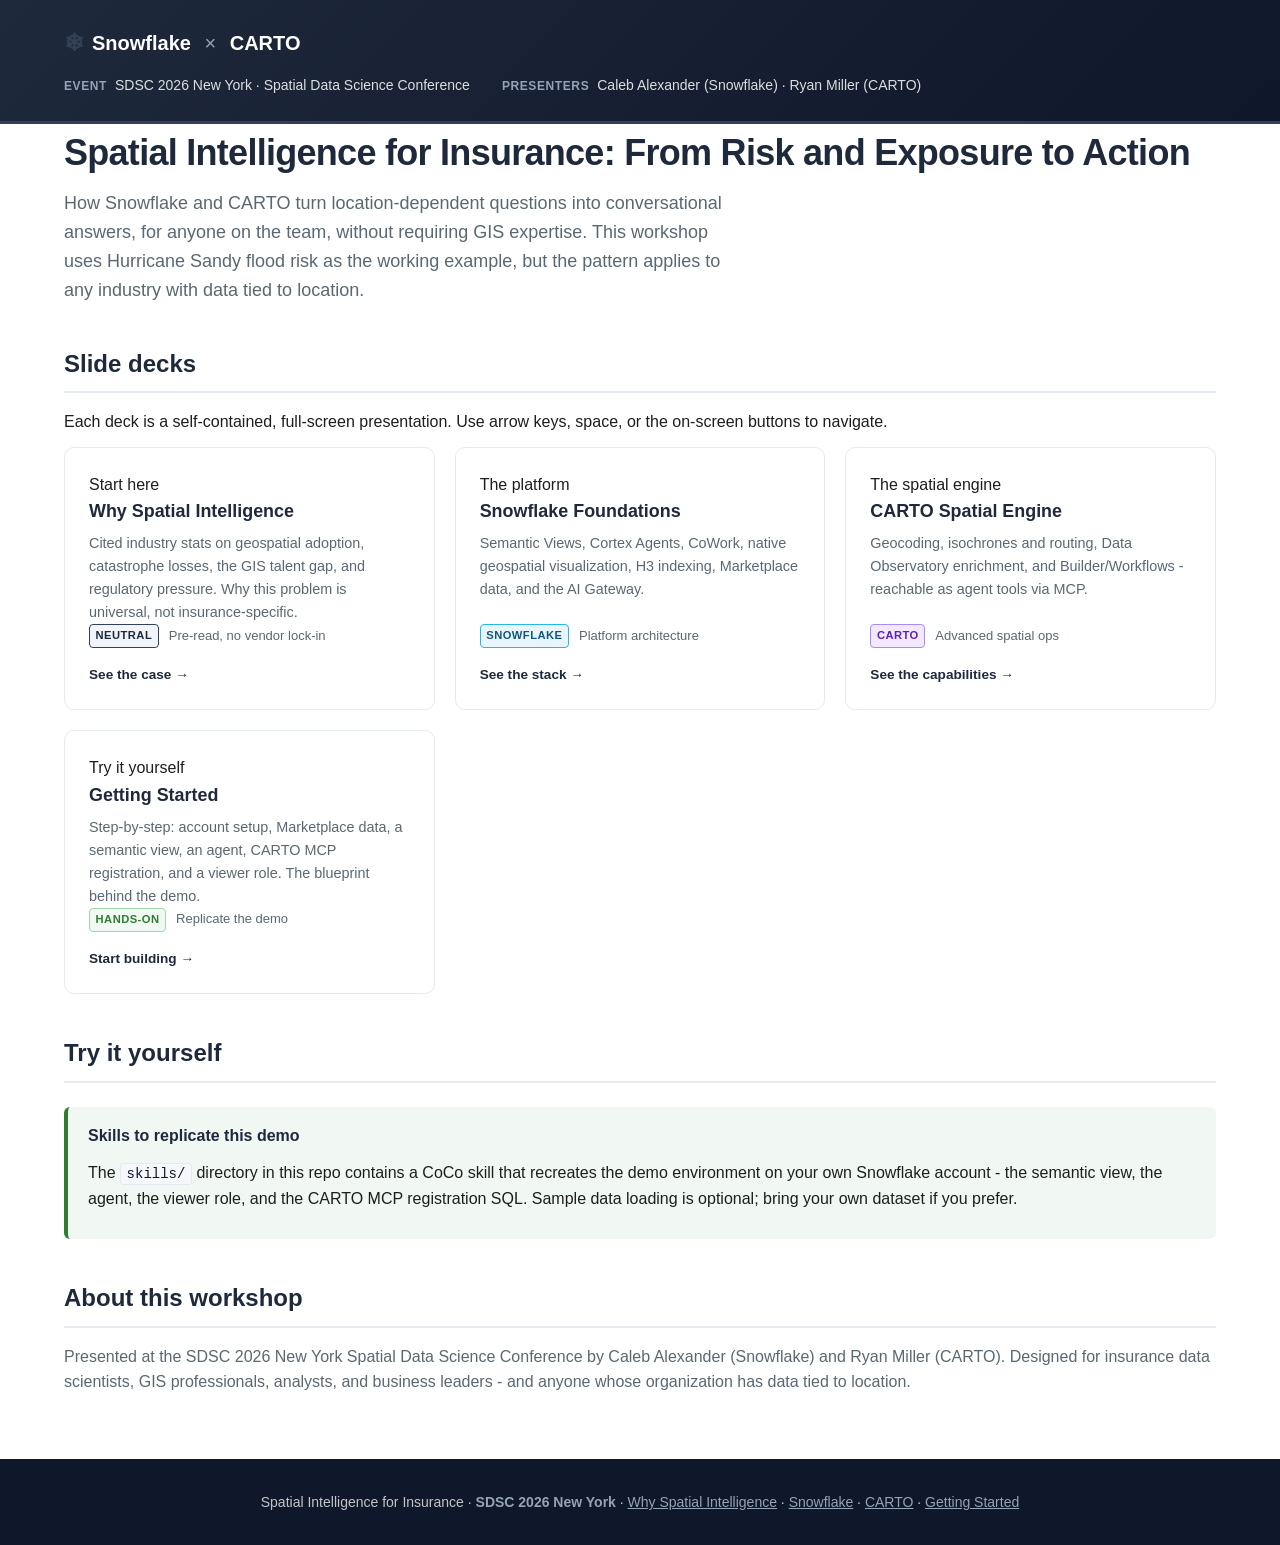
==== go-further/presentations/index.html @ fd98318c "SDSC 2026 workshop: Spatial Intelligence for Insurance" ====
<!DOCTYPE html>
<html lang="en">
<head>
<meta charset="UTF-8" />
<meta name="viewport" content="width=device-width, initial-scale=1.0" />
<meta name="snowflake-source" content="cortex-agent-authored" />
<title>Spatial Intelligence for Insurance</title>
<script type="application/json" id="snowflake-report-metadata">
{
  "generated": "2026-09-28",
  "intent": "SDSC 2026 New York workshop hub - public-facing resources for Spatial Intelligence for Insurance",
  "sections": [
    { "id": "decks", "title": "Slide decks", "producerNotes": "Static content" },
    { "id": "skills", "title": "Try it yourself", "producerNotes": "Static content" }
  ]
}
</script>
<link rel="stylesheet" href="assets/base.css" />
<link rel="stylesheet" href="assets/doc.css" />
</head>
<body>

<header class="site-header">
  <div class="container">
    <div class="brand">
      <span class="brand-mark">&#10052;</span>
      <span class="brand-text">Snowflake <span class="divider">&times;</span> CARTO</span>
    </div>
    <div class="meta">
      <span><span class="meta-label">Event</span>SDSC 2026 New York &middot; Spatial Data Science Conference</span>
      <span><span class="meta-label">Presenters</span>Caleb Alexander (Snowflake) &middot; Ryan Miller (CARTO)</span>
    </div>
  </div>
</header>

<main class="container">
  <h1>Spatial Intelligence for Insurance: From Risk and Exposure to Action</h1>
  <p class="lead">How Snowflake and CARTO turn location-dependent questions into conversational answers, for anyone on the team, without requiring GIS expertise. This workshop uses Hurricane Sandy flood risk as the working example, but the pattern applies to any industry with data tied to location.</p>

  <h2>Slide decks</h2>
  <p>Each deck is a self-contained, full-screen presentation. Use arrow keys, space, or the on-screen buttons to navigate.</p>

  <div class="card-grid">
    <a class="card is-link" href="why-spatial/index.html">
      <div class="card-eyebrow">Start here</div>
      <div class="card-title">Why Spatial Intelligence</div>
      <div class="card-desc">Cited industry stats on geospatial adoption, catastrophe losses, the GIS talent gap, and regulatory pressure. Why this problem is universal, not insurance-specific.</div>
      <div class="card-meta"><span class="tag tag-new">Neutral</span><span>Pre-read, no vendor lock-in</span></div>
      <div class="card-cta">See the case <span class="arrow">&rarr;</span></div>
    </a>
    <a class="card is-link theme-snowflake" href="snowflake-foundations/index.html">
      <div class="card-eyebrow">The platform</div>
      <div class="card-title">Snowflake Foundations</div>
      <div class="card-desc">Semantic Views, Cortex Agents, CoWork, native geospatial visualization, H3 indexing, Marketplace data, and the AI Gateway.</div>
      <div class="card-meta"><span class="tag tag-snowflake">Snowflake</span><span>Platform architecture</span></div>
      <div class="card-cta">See the stack <span class="arrow">&rarr;</span></div>
    </a>
    <a class="card is-link theme-carto" href="carto-engine/index.html">
      <div class="card-eyebrow">The spatial engine</div>
      <div class="card-title">CARTO Spatial Engine</div>
      <div class="card-desc">Geocoding, isochrones and routing, Data Observatory enrichment, and Builder/Workflows - reachable as agent tools via MCP.</div>
      <div class="card-meta"><span class="tag tag-carto">CARTO</span><span>Advanced spatial ops</span></div>
      <div class="card-cta">See the capabilities <span class="arrow">&rarr;</span></div>
    </a>
    <a class="card is-link" href="getting-started/index.html">
      <div class="card-eyebrow">Try it yourself</div>
      <div class="card-title">Getting Started</div>
      <div class="card-desc">Step-by-step: account setup, Marketplace data, a semantic view, an agent, CARTO MCP registration, and a viewer role. The blueprint behind the demo.</div>
      <div class="card-meta"><span class="tag tag-oob">Hands-on</span><span>Replicate the demo</span></div>
      <div class="card-cta">Start building <span class="arrow">&rarr;</span></div>
    </a>
  </div>

  <h2>Try it yourself</h2>
  <div class="callout callout-key">
    <h4>Skills to replicate this demo</h4>
    <p>The <code>skills/</code> directory in this repo contains a CoCo skill that recreates the demo environment on your own Snowflake account - the semantic view, the agent, the viewer role, and the CARTO MCP registration SQL. Sample data loading is optional; bring your own dataset if you prefer.</p>
  </div>

  <h2>About this workshop</h2>
  <p class="muted">Presented at the SDSC 2026 New York Spatial Data Science Conference by Caleb Alexander (Snowflake) and Ryan Miller (CARTO). Designed for insurance data scientists, GIS professionals, analysts, and business leaders - and anyone whose organization has data tied to location.</p>

</main>

<footer class="site-footer">
  <div class="container">
    <p>Spatial Intelligence for Insurance &middot; <strong>SDSC 2026 New York</strong> &middot; <a href="why-spatial/index.html">Why Spatial Intelligence</a> &middot; <a href="snowflake-foundations/index.html">Snowflake</a> &middot; <a href="carto-engine/index.html">CARTO</a> &middot; <a href="getting-started/index.html">Getting Started</a></p>
  </div>
</footer>

</body>
</html>
---- go-further/presentations/assets/base.css ----
/* ==========================================================================
   base.css — design tokens and shared primitives
   Neutral default palette (graphite/slate). Vendor themes (snowflake-theme.css,
   carto-theme.css) load after this file and override the --accent-* tokens,
   so every structural rule below stays theme-agnostic.
   Every page loads this first.
   ========================================================================== */

:root {
  --accent: #334155;
  --accent-deep: #1E293B;
  --accent-darker: #0F172A;
  --accent-cyan: #94A3B8;
  --accent-pale: #F1F5F9;
  --accent-warm: #B07A2A;
  --accent-warm-deep: #8A5E1F;
  --bg: #FFFFFF;
  --bg-alt: #F7F9FB;
  --bg-code: #F5F7FA;
  --text: #1E1E1E;
  --text-muted: #5A6872;
  --border: #E5EAF0;
  --border-strong: #CFD7E0;
  --success: #2E7D32;
  --warning: #E65100;
  --warning-pale: #FFF7ED;
  --error: #C62828;
  --radius: 6px;
  --radius-lg: 10px;
  --shadow-sm: 0 1px 2px rgba(15, 23, 42, 0.06);
  --shadow-md: 0 4px 12px rgba(15, 23, 42, 0.08);
  --font-sans: -apple-system, BlinkMacSystemFont, "Segoe UI", Roboto, Helvetica, Arial, sans-serif;
  --font-mono: "SF Mono", Menlo, Consolas, "Courier New", monospace;
}

/* --- reset ---------------------------------------------------------------- */

* { box-sizing: border-box; }
html { scroll-behavior: smooth; -webkit-text-size-adjust: 100%; }
body {
  margin: 0;
  font-family: var(--font-sans);
  font-size: 16px;
  line-height: 1.6;
  color: var(--text);
  background: var(--bg);
  -webkit-font-smoothing: antialiased;
}

/* --- layout -------------------------------------------------------------- */

.container { max-width: 1200px; margin: 0 auto; padding: 0 1.5rem; }

/* --- typography ---------------------------------------------------------- */

h1 { font-size: 2.25rem; font-weight: 700; color: var(--accent-deep); margin: 0 0 0.5rem; letter-spacing: -0.02em; }
h2 { font-size: 1.5rem; font-weight: 600; color: var(--accent-deep); margin: 2.5rem 0 1rem; padding-bottom: 0.5rem; border-bottom: 2px solid var(--border); }
h3 { font-size: 1.15rem; font-weight: 600; color: var(--text); margin: 1.75rem 0 0.75rem; }
h4 { font-size: 1rem; font-weight: 600; margin: 1rem 0 0.5rem; color: var(--text); }
h2 .tag, h3 .tag, h4 .tag { margin-left: 0.5rem; }
.lead { font-size: 1.125rem; color: var(--text-muted); margin: 0 0 2rem; max-width: 68ch; }
p { margin: 0.75rem 0; }
ul, ol { margin: 0.75rem 0; padding-left: 1.35rem; }
li { margin-bottom: 0.4rem; }
code { font-family: var(--font-mono); font-size: 0.875em; background: var(--bg-code); padding: 0.15em 0.4em; border-radius: 3px; color: var(--accent-darker); border: 1px solid var(--border); }
.muted { color: var(--text-muted); }

/* --- site chrome --------------------------------------------------------- */

.site-header {
  background: linear-gradient(135deg, var(--accent-deep) 0%, var(--accent-darker) 100%);
  color: white;
  padding: 1.5rem 0;
  border-bottom: 3px solid var(--accent);
}
/* Back link to the site index. Sits above the brand on every doc page.
   Solid accent chip so it reads clearly against the dark header gradient. */
.home-link {
  display: inline-flex;
  align-items: center;
  gap: 0.45rem;
  margin-bottom: 1rem;
  padding: 0.42rem 0.95rem 0.42rem 0.8rem;
  border: 1px solid var(--accent-cyan);
  border-radius: 999px;
  background: var(--accent-cyan);
  color: var(--accent-darker);
  font-size: 0.85rem;
  font-weight: 700;
  letter-spacing: 0.02em;
  text-decoration: none;
  box-shadow: 0 1px 6px rgba(0, 0, 0, 0.18);
  transition: background 0.15s ease, box-shadow 0.15s ease, transform 0.15s ease;
}
.home-link:hover {
  background: #fff;
  border-color: #fff;
  color: var(--accent-darker);
  box-shadow: 0 2px 10px rgba(0, 0, 0, 0.26);
}
.home-link:focus-visible { outline: 3px solid #fff; outline-offset: 2px; }
.home-link .home-arrow { font-size: 1rem; line-height: 1; transition: transform 0.15s ease; }
.home-link:hover .home-arrow { transform: translateX(-3px); }

.brand { display: flex; align-items: center; gap: 0.5rem; font-size: 1.25rem; font-weight: 600; margin-bottom: 0.75rem; }
.brand-mark { font-size: 1.5rem; color: var(--accent); }
.brand-text .divider { color: var(--accent-cyan); margin: 0 0.5rem; font-weight: 300; }
.meta { display: flex; flex-wrap: wrap; gap: 0.25rem 2rem; font-size: 0.875rem; color: rgba(255, 255, 255, 0.85); }
.meta-label { color: var(--accent-cyan); font-weight: 600; margin-right: 0.5rem; text-transform: uppercase; font-size: 0.75rem; letter-spacing: 0.05em; }

.site-footer { background: var(--accent-darker); color: rgba(255, 255, 255, 0.75); padding: 1.25rem 0; margin-top: 4rem; font-size: 0.875rem; text-align: center; }
.site-footer strong { color: var(--accent-cyan); }
.site-footer a { color: var(--accent-cyan); }

/* --- status tags ---------------------------------------------------------
   Label any capability that is not generally available with its real status.
   ------------------------------------------------------------------------- */

.tag { display: inline-block; font-size: 0.7rem; font-weight: 700; padding: 0.15em 0.5em; border-radius: 4px; text-transform: uppercase; letter-spacing: 0.04em; vertical-align: middle; }
.tag-new { background: var(--accent-pale); color: var(--accent-deep); border: 1px solid var(--accent); }
.tag-oob { background: #F1F8F4; color: var(--success); border: 1px solid #A5D6A7; }
.tag-custom { background: #FFF7ED; color: var(--warning); border: 1px solid #FBBF24; }
.tag-confirm { background: #FEF2F2; color: var(--error); border: 1px solid #FCA5A5; }
.tag-soon { background: #EEF1F4; color: #5A6872; border: 1px solid var(--border-strong); }
.tag-research { background: #F3E8FF; color: #6B21A8; border: 1px solid #D8B4FE; }
.tag-snowflake { background: #E8F6FC; color: #11567F; border: 1px solid #29B5E8; }
.tag-carto { background: #F3E8FF; color: #5B21B6; border: 1px solid #A78BFA; }

/* --- cards ---------------------------------------------------------------
   Shared card grid used by the landing page and by doc hub pages.
   Two content styles are supported: `h2` + `p` (landing), or
   `.card-title` + `.card-desc` (deck hubs).
   ------------------------------------------------------------------------- */

.card-grid { display: grid; grid-template-columns: repeat(auto-fill, minmax(320px, 1fr)); gap: 20px; }
.card-grid.cols-2 { grid-template-columns: repeat(2, 1fr); }

.card {
  display: flex;
  flex-direction: column;
  background: var(--bg);
  border: 1px solid var(--border);
  border-radius: var(--radius-lg);
  padding: 24px;
  text-decoration: none;
  color: inherit;
  transition: border-color 0.15s ease, box-shadow 0.15s ease, transform 0.15s ease;
}
.card:hover {
  border-color: var(--accent);
  box-shadow: var(--shadow-md);
  transform: translateY(-2px);
}
.card.theme-snowflake:hover { border-color: #29B5E8; }
.card.theme-carto:hover { border-color: #7C3AED; }
.card-icon {
  width: 40px;
  height: 40px;
  border-radius: 9px;
  background: var(--accent-pale);
  display: flex;
  align-items: center;
  justify-content: center;
  margin-bottom: 16px;
}
.card h2 {
  margin: 0 0 8px;
  padding: 0;
  border: none;
  font-size: 1.125rem;
  font-weight: 640;
  letter-spacing: -0.01em;
  color: var(--accent-deep);
}
.card p { margin: 0 0 18px; font-size: 0.9375rem; color: var(--text-muted); }
.card-title { font-size: 1.12rem; font-weight: 700; color: var(--accent-deep); margin-bottom: 0.4rem; }
.card-desc { font-size: 0.9rem; color: var(--text-muted); flex-grow: 1; }
.card-meta {
  margin-top: auto;
  display: flex;
  align-items: center;
  gap: 10px;
  flex-wrap: wrap;
  font-size: 0.8125rem;
  color: var(--text-muted);
}
.card-cta { margin-top: 1rem; font-size: 0.85rem; font-weight: 600; color: var(--accent-deep); }
.card-cta span { transition: margin-left 0.15s ease; margin-left: 4px; }
.card:hover .card-cta span { margin-left: 8px; }
.card-cta .arrow { display: inline-block; margin-left: 0; transition: transform 0.15s ease; }
.card:hover .card-cta .arrow { transform: translateX(4px); }
.card.is-link:hover { transform: translateY(-3px); box-shadow: var(--shadow-md); border-left-color: var(--accent-deep); }

/* --- inline emphasis link ------------------------------------------------ */

a.inline { color: var(--accent-deep); font-weight: 600; }

/* --- responsive ---------------------------------------------------------- */

@media (max-width: 900px) { h1 { font-size: 1.75rem; } }
@media (max-width: 720px) { .card-grid.cols-2 { grid-template-columns: 1fr; } }
@media (max-width: 600px) { .container { padding: 0 1rem; } }
@media print { body { font-size: 12px; } .home-link { display: none; } }
---- go-further/presentations/assets/doc.css ----
/* ==========================================================================
   doc.css — components for tabbed documentation pages
   Tab and subtab navigation, the cross-section bar, data tables, callouts,
   metric tiles, legends, learn-more link rails, print rules.
   Load after base.css. Pair with doc.js for the tab behavior.
   ========================================================================== */

/* --- sticky bar offset ---------------------------------------------------
   A multi-part document puts a .section-bar above the tab strip, and both
   are sticky, so the strip has to clear the bar or the two overlap. Docs
   with a bar opt in with class="has-section-bar" on <body>; every other
   page keeps the default 0px and needs no change.
   ------------------------------------------------------------------------- */

:root { --section-bar-h: 0px; }
body.has-section-bar { --section-bar-h: 49px; }

/* --- primary tabs --------------------------------------------------------
   The nav container is populated by doc.js from the panels' data attributes.
   ------------------------------------------------------------------------- */

.tab-nav { position: sticky; top: var(--section-bar-h); background: var(--bg); border-bottom: 1px solid var(--border); z-index: 100; box-shadow: var(--shadow-sm); }
.tab-nav .container { display: flex; gap: 0; overflow-x: auto; -webkit-overflow-scrolling: touch; scrollbar-width: thin; scrollbar-color: var(--border-strong) transparent; }
.tab-nav .container::-webkit-scrollbar { height: 5px; }
.tab-nav .container::-webkit-scrollbar-track { background: transparent; }
.tab-nav .container::-webkit-scrollbar-thumb { background: var(--border-strong); border-radius: 999px; }
.tab-nav .container:hover::-webkit-scrollbar-thumb { background: var(--accent); }

.tab-btn { background: transparent; border: none; padding: 1rem 1.5rem; font-family: inherit; font-size: 0.95rem; font-weight: 500; color: var(--text-muted); cursor: pointer; border-bottom: 3px solid transparent; transition: all 0.15s ease; white-space: nowrap; }
.tab-btn:hover { color: var(--accent-deep); background: var(--bg-alt); }
.tab-btn.is-active { color: var(--accent-deep); border-bottom-color: var(--accent); font-weight: 600; }

.tab-panel { display: none; padding: 2.5rem 0 4rem; animation: fadeIn 0.2s ease; }
.tab-panel.is-active { display: block; }

@keyframes fadeIn { from { opacity: 0; transform: translateY(4px); } to { opacity: 1; transform: translateY(0); } }

/* --- subtabs -------------------------------------------------------------
   Scoped to the nearest .subtabs ancestor, so a page can nest several sets.
   ------------------------------------------------------------------------- */

.subtab-nav { display: flex; gap: 0.5rem; flex-wrap: wrap; margin: 1.5rem 0 2rem; }
.subtab-btn { background: var(--bg-alt); border: 1px solid var(--border-strong); color: var(--text-muted); padding: 0.5rem 1.1rem; font-family: inherit; font-size: 0.9rem; font-weight: 600; border-radius: 999px; cursor: pointer; transition: all 0.15s ease; white-space: nowrap; }
.subtab-btn:hover { color: var(--accent-deep); border-color: var(--accent); background: var(--accent-pale); }
.subtab-btn.is-active { background: var(--accent-deep); color: #fff; border-color: var(--accent-deep); }
.subtab-panel { display: none; animation: fadeIn 0.2s ease; }
.subtab-panel.is-active { display: block; }
.subtab-panel > h2:first-child { margin-top: 0; }

/* --- section switcher ----------------------------------------------------
   Links across the section pages of a multi-part document. A light bar that
   sits BELOW the dark site header, not inside it, and sticks to the top of
   the viewport.

   The tab strip is sticky too, so it has to clear this bar. Its height is
   pinned by --section-bar-h at the top of this file, and the bar is kept to
   a single line at every width (nowrap + horizontal scroll) so that value
   cannot drift when pills would otherwise wrap.
   ------------------------------------------------------------------------- */

.section-bar {
  position: sticky;
  top: 0;
  z-index: 101;                 /* above .tab-nav, which is 100 */
  background: var(--bg);
  border-bottom: 1px solid var(--border);
  box-shadow: var(--shadow-sm);
}
.section-bar .container {
  display: flex;
  align-items: center;
  gap: 0.4rem;
  min-height: 48px;             /* + 1px border = --section-bar-h */
  overflow-x: auto;
  scrollbar-width: none;
}
.section-bar .container::-webkit-scrollbar { display: none; }

.section-bar a,
.section-bar .cur {
  flex: 0 0 auto;
  white-space: nowrap;
  font-size: 0.85rem;
  font-weight: 600;
  padding: 0.36rem 0.85rem;
  border: 1px solid transparent;
  border-radius: 999px;
  text-decoration: none;
  transition: background 0.15s ease, color 0.15s ease, border-color 0.15s ease;
}
.section-bar a { color: var(--text-muted); }
.section-bar a:hover {
  color: var(--accent-deep);
  background: var(--accent-pale);
  border-color: var(--accent);
}
.section-bar a:focus-visible { outline: 2px solid var(--accent); outline-offset: 1px; }
.section-bar .cur {
  background: var(--accent-deep);
  color: #fff;
  border-color: var(--accent-deep);
}

/* "Overview" is the parent chooser, not a sibling section, so it gets an
   arrow and a divider to set it apart from the section pills. */
.section-bar .up { margin-right: 0.5rem; }
.section-bar .up::before { content: '\2190'; margin-right: 0.4rem; }
.section-bar .up-sep {
  flex: 0 0 auto;
  width: 1px;
  align-self: stretch;
  margin: 0.6rem 0.6rem 0.6rem 0;
  background: var(--border);
}

/* --- metric tiles -------------------------------------------------------- */

.metric-grid { display: grid; grid-template-columns: repeat(auto-fit, minmax(220px, 1fr)); gap: 1rem; margin: 1.5rem 0 2rem; }
.metric-tile { background: linear-gradient(135deg, var(--accent-pale) 0%, #FFFFFF 100%); border: 1px solid var(--border); border-left: 4px solid var(--accent); border-radius: var(--radius); padding: 1.25rem; box-shadow: var(--shadow-sm); }
.metric-value { font-size: 1.5rem; font-weight: 700; color: var(--accent-deep); line-height: 1.2; margin-bottom: 0.25rem; }
.metric-label { font-size: 0.875rem; color: var(--text-muted); }
.metric-sublabel { font-size: 0.8rem; color: var(--text-muted); margin-top: 0.25rem; }

/* --- tables -------------------------------------------------------------- */

.data-table { width: 100%; border-collapse: collapse; margin: 1rem 0; font-size: 0.925rem; background: var(--bg); border: 1px solid var(--border); border-radius: var(--radius); overflow: hidden; box-shadow: var(--shadow-sm); }
.data-table th { background: var(--accent-deep); color: white; text-align: left; padding: 0.75rem 1rem; font-weight: 600; font-size: 0.875rem; text-transform: uppercase; letter-spacing: 0.03em; }
.data-table td { padding: 0.75rem 1rem; border-bottom: 1px solid var(--border); vertical-align: top; }
.data-table tr:last-child td { border-bottom: none; }
.data-table tr:nth-child(even) td { background: var(--bg-alt); }
.data-table.compact { font-size: 0.875rem; }
.data-table.compact td, .data-table.compact th { padding: 0.5rem 0.75rem; }
.data-table .area-cell { font-weight: 600; color: var(--accent-deep); white-space: nowrap; }

/* Comparison variant: a row-label column down the left, and one column
   highlighted as the recommended or default choice. The zebra rule above is
   more specific than a bare td.hl, so the even-row case is spelled out. */
.data-table tbody th { background: var(--bg); color: var(--accent-deep); font-weight: 600; font-size: inherit; text-transform: none; letter-spacing: 0; white-space: nowrap; border-bottom: 1px solid var(--border); }
.data-table tr:nth-child(even) th { background: var(--bg-alt); }
.data-table thead th.hl { background: var(--accent-darker); }
.data-table td.hl,
.data-table tr:nth-child(even) td.hl { background: var(--accent-pale); font-weight: 600; }

/* Wrapper for a table too wide to fit, so the page itself never scrolls. */
.table-scroll { overflow-x: auto; margin: 1rem 0; }
.table-scroll .data-table { margin: 0; min-width: 640px; }

/* --- pipeline diagram ----------------------------------------------------
   Source to destination strip: bordered nodes separated by arrows, built
   from flex so it wraps on narrow screens. Node accent marks its role.
   ------------------------------------------------------------------------- */

.pipeline { display: flex; align-items: stretch; gap: 0.5rem; flex-wrap: wrap; margin: 1.25rem 0; }
.pnode { flex: 1; min-width: 155px; background: var(--bg); border: 1px solid var(--border); border-left: 4px solid var(--accent); border-radius: var(--radius); padding: 1rem; box-shadow: var(--shadow-sm); }
.pnode.pn-src { border-left-color: var(--accent-deep); }
.pnode.pn-dest { border-left-color: var(--success); }
.pnode.pn-cheap { border-left-color: var(--success); }
.pnode.pn-cost { border-left-color: var(--warning); }
.pn-t { font-weight: 700; color: var(--accent-deep); font-size: 0.95rem; }
.pn-s { font-size: 0.8rem; color: var(--text-muted); margin-top: 0.25rem; }
.parrow { align-self: center; color: var(--text-muted); font-size: 1.25rem; text-align: center; }
.parrow span { display: block; font-size: 0.62rem; text-transform: uppercase; letter-spacing: 0.04em; }

/* --- numbered steps ------------------------------------------------------ */

.step-grid { display: grid; grid-template-columns: repeat(auto-fit, minmax(240px, 1fr)); gap: 1.1rem; margin: 1.25rem 0; }
.step-card { background: var(--bg); border: 1px solid var(--border); border-radius: var(--radius-lg); padding: 1.25rem; box-shadow: var(--shadow-sm); }
.step-num { display: inline-flex; align-items: center; justify-content: center; width: 1.7rem; height: 1.7rem; background: var(--accent-deep); color: #fff; border-radius: 50%; font-size: 0.85rem; font-weight: 700; margin-bottom: 0.6rem; }
.step-card h3 { margin: 0 0 0.3rem; }
.step-card p { margin: 0; font-size: 0.88rem; color: var(--text-muted); }
.step-card p + p { margin-top: 0.5rem; }


/* --- callouts ------------------------------------------------------------ */

.callout { border-radius: var(--radius); padding: 1rem 1.25rem; margin: 1.5rem 0; border-left: 4px solid var(--accent); background: var(--accent-pale); }
.callout h4 { margin-top: 0; color: var(--accent-deep); }
.callout.callout-info { border-left-color: var(--accent); background: var(--accent-pale); }
.callout.callout-warn { border-left-color: #F59E0B; background: #FFFBEB; }
.callout.callout-key { border-left-color: var(--success); background: #F1F8F4; }
.callout.callout-spotlight { border-left-color: var(--accent); background: linear-gradient(135deg, var(--accent-deep) 0%, var(--accent-darker) 100%); color: #EAF6FC; }
.callout.callout-spotlight h4 { color: #FFFFFF; }
.callout.callout-spotlight a { color: var(--accent); }
.callout ol, .callout ul { margin: 0.5rem 0; padding-left: 1.25rem; }
.callout li { margin-bottom: 0.5rem; }

/* --- code blocks ---------------------------------------------------------
   Dark block with two hand-applied highlight spans. There is no syntax
   highlighter here on purpose: mark comments with <span class="cmt"> and
   keywords with <span class="kw">.
   ------------------------------------------------------------------------- */

pre {
  background: var(--accent-darker);
  color: var(--accent-pale);
  border-radius: var(--radius);
  padding: 1rem 1.15rem;
  overflow-x: auto;
  font-family: var(--font-mono);
  font-size: 0.83rem;
  line-height: 1.55;
  margin: 0.75rem 0;
}
pre code { background: none; color: inherit; padding: 0; border: none; }
pre .cmt { color: var(--accent-cyan); }
pre .kw { color: #FFD27F; font-weight: 600; }

/* --- two column ---------------------------------------------------------- */

.two-col { display: grid; grid-template-columns: 1fr 1fr; gap: 1.25rem; margin: 1.5rem 0; align-items: stretch; }
.two-col .callout { margin: 0; height: 100%; }

/* --- legend -------------------------------------------------------------- */

.legend { display: flex; flex-wrap: wrap; gap: 0.75rem 1.5rem; margin: 1rem 0; }
.legend-item { display: inline-flex; align-items: center; gap: 0.5rem; font-size: 0.875rem; }
.legend-note { font-size: 0.8rem; color: var(--text-muted); margin-top: 0.5rem; }

/* --- learn more rail ----------------------------------------------------- */

.learn-more { margin: 1.75rem 0 0; padding: 0.9rem 1.1rem; background: var(--bg-alt); border: 1px solid var(--border); border-left: 4px solid var(--accent-cyan); border-radius: var(--radius); }
.learn-more .lm-label { display: block; font-size: 0.7rem; font-weight: 700; text-transform: uppercase; letter-spacing: 0.06em; color: var(--accent-deep); margin-bottom: 0.55rem; }
.learn-more .lm-links { display: flex; flex-wrap: wrap; gap: 0.5rem; align-items: center; }
.learn-more a { display: inline-block; font-size: 0.85rem; padding: 0.3rem 0.7rem; border-radius: 999px; background: #fff; border: 1px solid var(--border-strong); color: var(--accent-deep); text-decoration: none; transition: all 0.15s ease; line-height: 1.3; }
.learn-more a:hover { border-color: var(--accent); background: var(--accent-pale); }
.learn-more .lm-status { font-size: 0.68rem; font-weight: 700; color: var(--text-muted); margin-left: 0.4rem; text-transform: uppercase; letter-spacing: 0.03em; }
.learn-more .lm-note { display: block; font-size: 0.8rem; color: var(--text-muted); margin-top: 0.6rem; }

/* --- responsive ---------------------------------------------------------- */

@media (max-width: 900px) { .metric-grid { grid-template-columns: repeat(2, 1fr); } }
@media (max-width: 760px) { .two-col { grid-template-columns: 1fr; } }
@media (max-width: 600px) {
  .metric-grid { grid-template-columns: 1fr; }
  .tab-btn { padding: 0.75rem 1rem; font-size: 0.875rem; }
  .data-table { font-size: 0.8rem; }
  .data-table td, .data-table th { padding: 0.5rem; }
}

/* --- print ---------------------------------------------------------------
   Expand every tab so a printed or PDF copy contains the whole document.
   ------------------------------------------------------------------------- */

@media print {
  .tab-nav, .section-bar { display: none; }
  .tab-panel { display: block !important; page-break-after: always; }
  .subtab-panel { display: block !important; }
  .subtab-nav { display: none; }
  .callout, .metric-tile { box-shadow: none; }
}
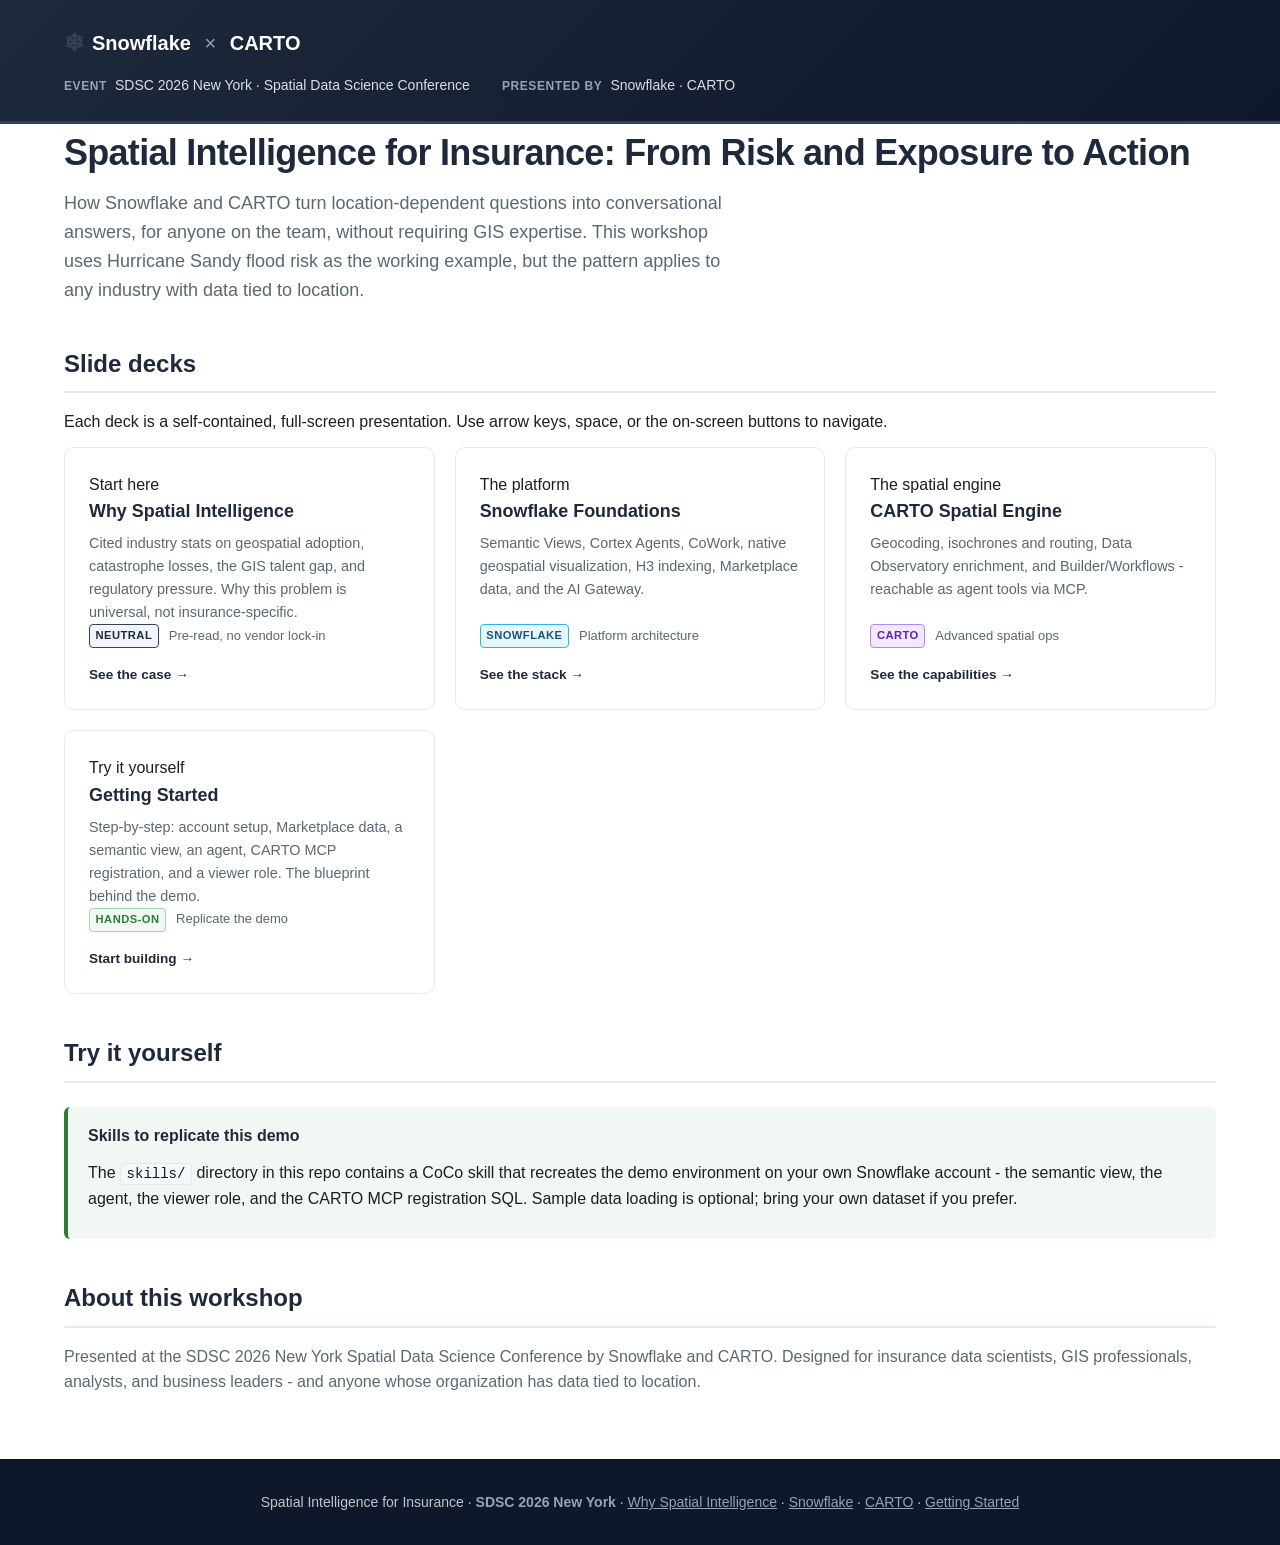
==== commit e93a1c86: "Add full walkthrough and pipeline lab; remove presenter notes and names; county-grain AI reference" ====
--- a/go-further/presentations/index.html
+++ b/go-further/presentations/index.html
@@ -28,7 +28,7 @@
     </div>
     <div class="meta">
       <span><span class="meta-label">Event</span>SDSC 2026 New York &middot; Spatial Data Science Conference</span>
-      <span><span class="meta-label">Presenters</span>Caleb Alexander (Snowflake) &middot; Ryan Miller (CARTO)</span>
+      <span><span class="meta-label">Presented by</span>Snowflake &middot; CARTO</span>
     </div>
   </div>
 </header>
@@ -78,7 +78,7 @@
   </div>
 
   <h2>About this workshop</h2>
-  <p class="muted">Presented at the SDSC 2026 New York Spatial Data Science Conference by Caleb Alexander (Snowflake) and Ryan Miller (CARTO). Designed for insurance data scientists, GIS professionals, analysts, and business leaders - and anyone whose organization has data tied to location.</p>
+  <p class="muted">Presented at the SDSC 2026 New York Spatial Data Science Conference by Snowflake and CARTO. Designed for insurance data scientists, GIS professionals, analysts, and business leaders - and anyone whose organization has data tied to location.</p>
 
 </main>
 
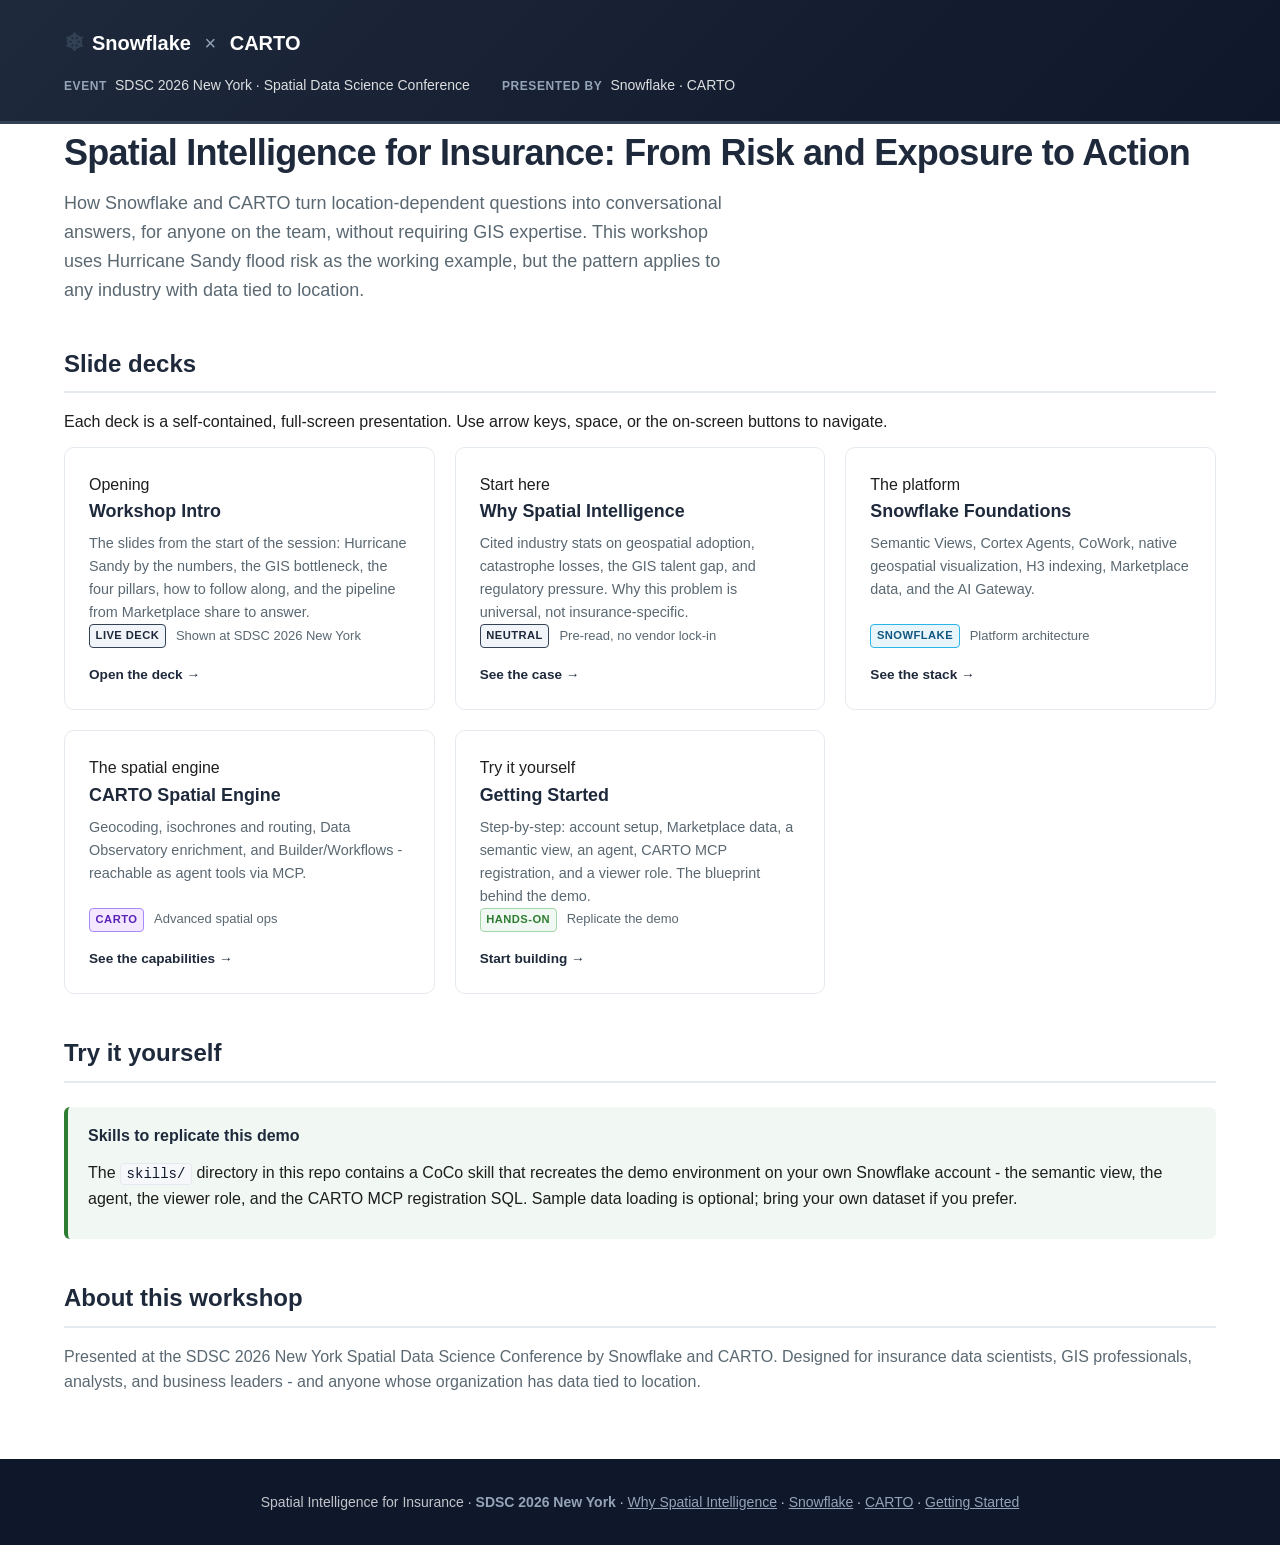
==== commit 03518b55: "Move intro deck beside the other decks and add a semantic view builder skill Generated with [Snowfla" ====
--- a/go-further/presentations/index.html
+++ b/go-further/presentations/index.html
@@ -41,6 +41,13 @@
   <p>Each deck is a self-contained, full-screen presentation. Use arrow keys, space, or the on-screen buttons to navigate.</p>
 
   <div class="card-grid">
+    <a class="card is-link" href="workshop-intro/index.html">
+      <div class="card-eyebrow">Opening</div>
+      <div class="card-title">Workshop Intro</div>
+      <div class="card-desc">The slides from the start of the session: Hurricane Sandy by the numbers, the GIS bottleneck, the four pillars, how to follow along, and the pipeline from Marketplace share to answer.</div>
+      <div class="card-meta"><span class="tag tag-new">Live deck</span><span>Shown at SDSC 2026 New York</span></div>
+      <div class="card-cta">Open the deck <span class="arrow">&rarr;</span></div>
+    </a>
     <a class="card is-link" href="why-spatial/index.html">
       <div class="card-eyebrow">Start here</div>
       <div class="card-title">Why Spatial Intelligence</div>
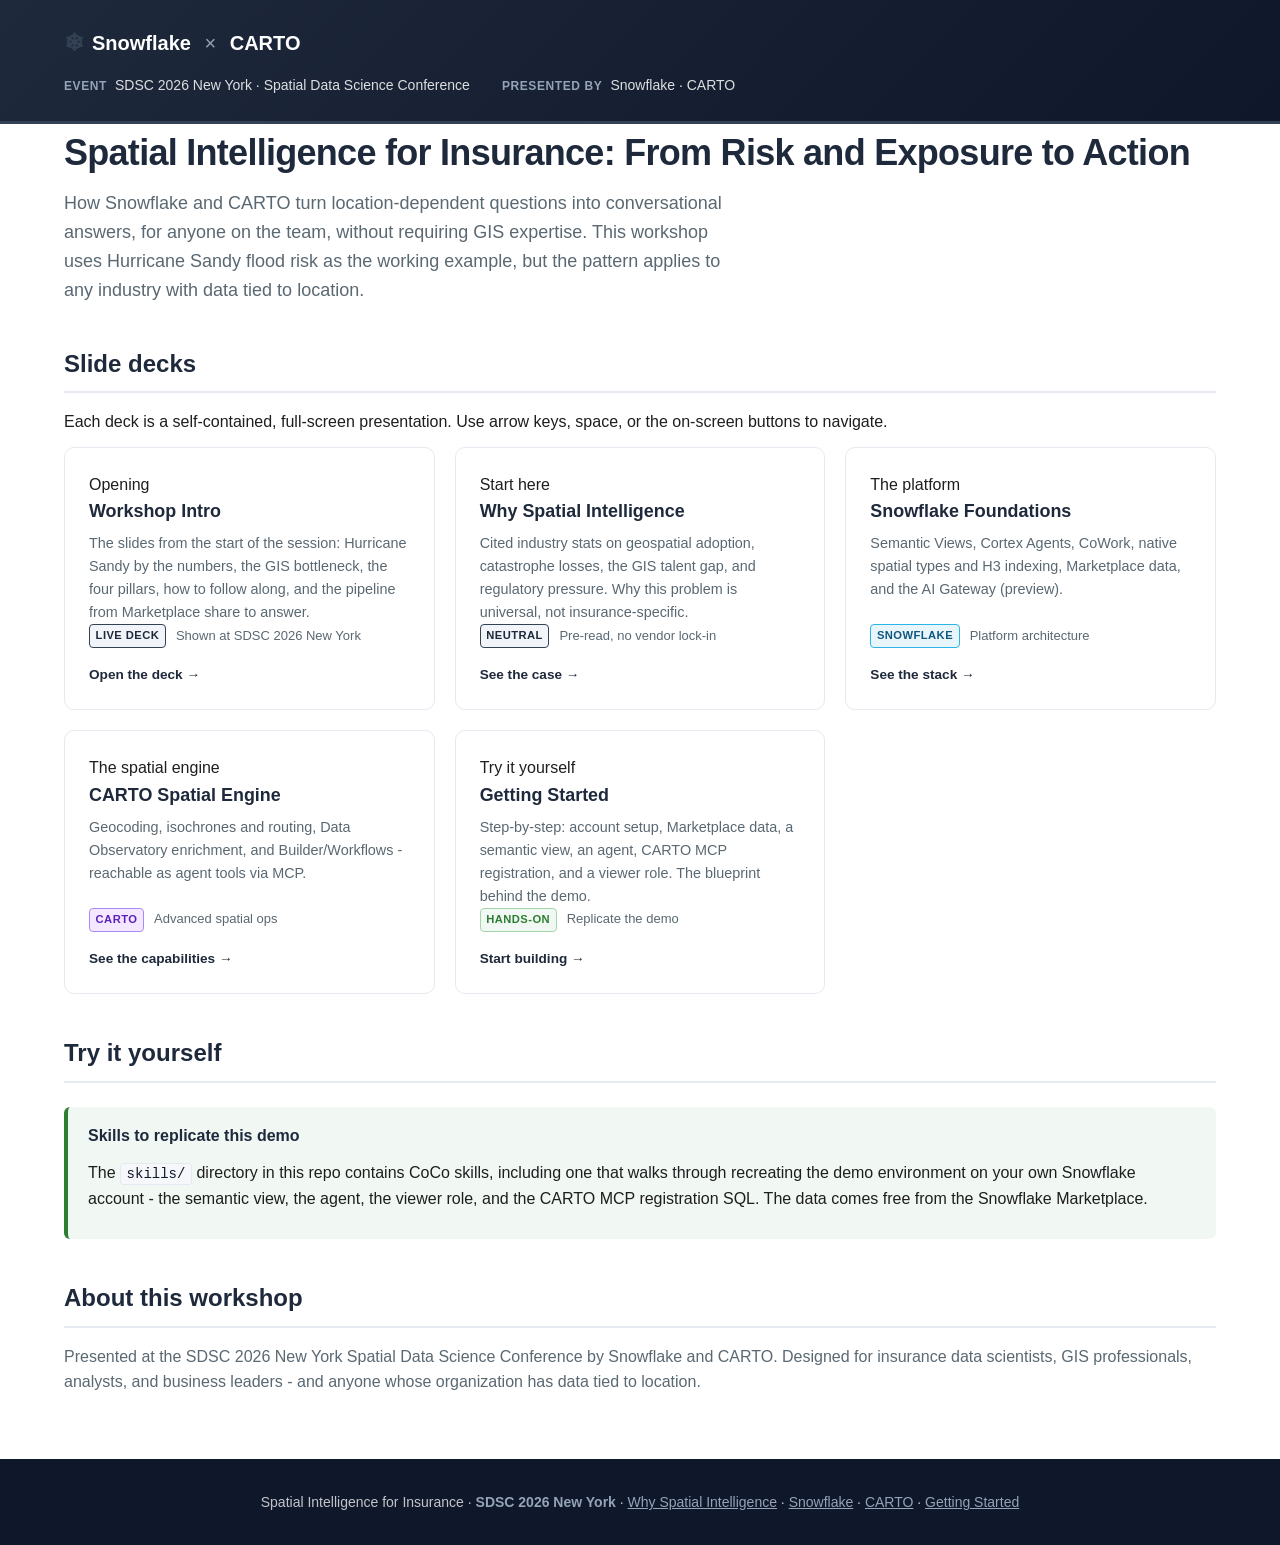
==== commit 30083d5c: "Public release review: accuracy and consistency fixes Align lab naming (one lab, three steps), corre" ====
--- a/go-further/presentations/index.html
+++ b/go-further/presentations/index.html
@@ -58,7 +58,7 @@
     <a class="card is-link theme-snowflake" href="snowflake-foundations/index.html">
       <div class="card-eyebrow">The platform</div>
       <div class="card-title">Snowflake Foundations</div>
-      <div class="card-desc">Semantic Views, Cortex Agents, CoWork, native geospatial visualization, H3 indexing, Marketplace data, and the AI Gateway.</div>
+      <div class="card-desc">Semantic Views, Cortex Agents, CoWork, native spatial types and H3 indexing, Marketplace data, and the AI Gateway (preview).</div>
       <div class="card-meta"><span class="tag tag-snowflake">Snowflake</span><span>Platform architecture</span></div>
       <div class="card-cta">See the stack <span class="arrow">&rarr;</span></div>
     </a>
@@ -81,7 +81,7 @@
   <h2>Try it yourself</h2>
   <div class="callout callout-key">
     <h4>Skills to replicate this demo</h4>
-    <p>The <code>skills/</code> directory in this repo contains a CoCo skill that recreates the demo environment on your own Snowflake account - the semantic view, the agent, the viewer role, and the CARTO MCP registration SQL. Sample data loading is optional; bring your own dataset if you prefer.</p>
+    <p>The <code>skills/</code> directory in this repo contains CoCo skills, including one that walks through recreating the demo environment on your own Snowflake account - the semantic view, the agent, the viewer role, and the CARTO MCP registration SQL. The data comes free from the Snowflake Marketplace.</p>
   </div>
 
   <h2>About this workshop</h2>
